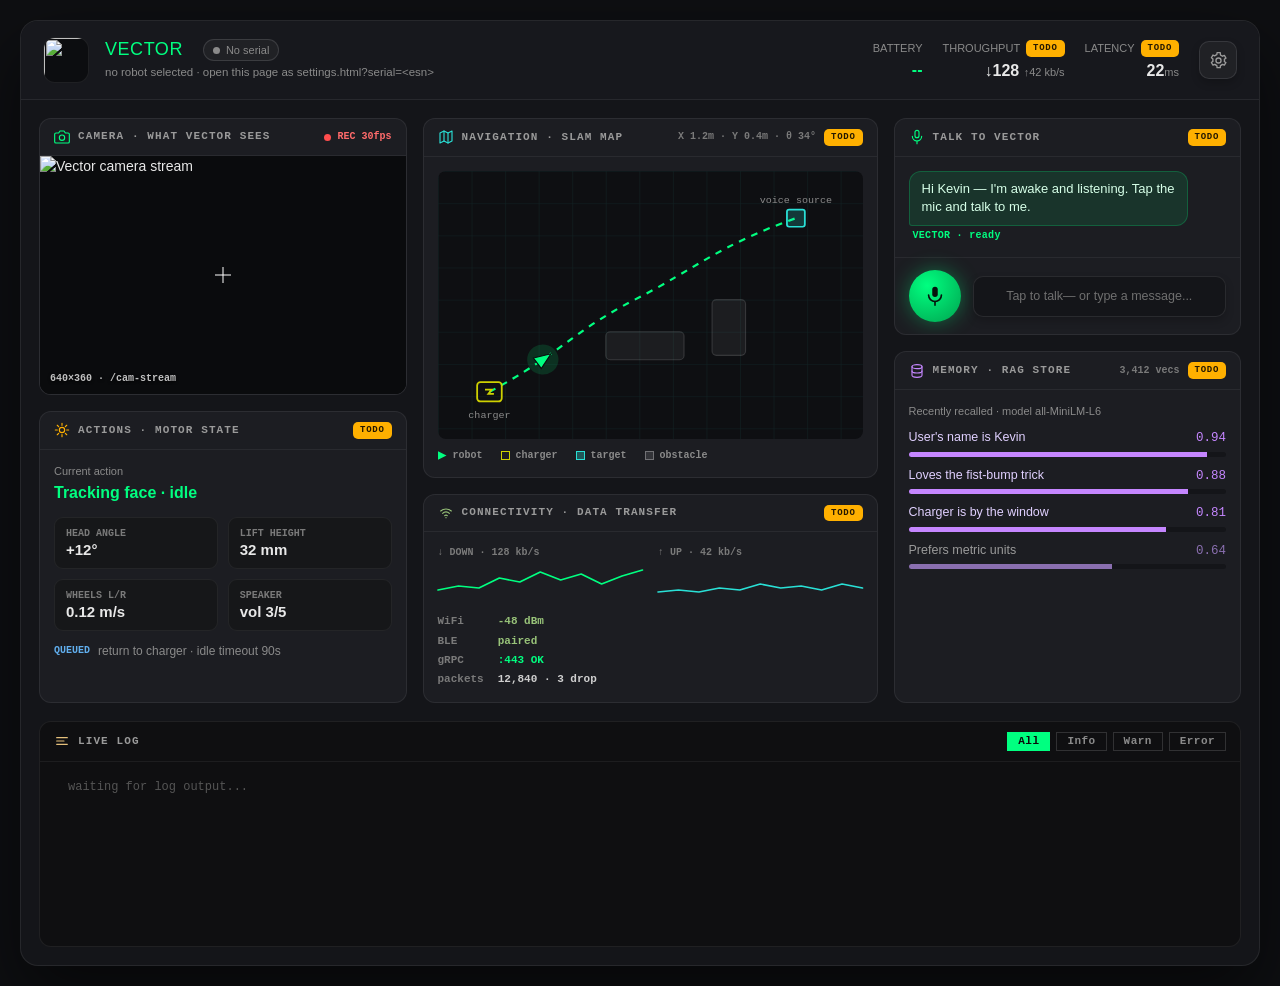
==== chipper/webroot/sdkapp/settings.html @ 99b0f934 "Rebuild the per-robot settings page as the Vector Brain dashboard sdkapp/settings.html was a grid of" ====
<!DOCTYPE html>
<html>

<head>
  <title>Vector Web App</title>
  <!-- Meta Apple tags for a PWA like experience. -->
  <meta name="apple-mobile-web-app-capable" content="yes">
  <meta name="apple-mobile-web-app-status-bar-style" content="default">
  <meta name="theme-color" content="#1e1e1e">
  <link rel="stylesheet" type="text/css" href="../css/style.css">
  <meta name="viewport" content="width=device-width, initial-scale=1.0">
  <script src="https://kit.fontawesome.com/7508f396ac.js" crossorigin="anonymous"></script>
  <meta http-equiv="Cache-Control" content="no-store, no-cache, must-revalidate, max-age=0">
  <meta http-equiv="Pragma" content="no-cache">
  <meta http-equiv="Expires" content="Thu, 01 Jan 1970 00:00:00 GMT">
</head>

<body>

  <div id="outer">
    <div id="content" class="">

      <div class="vb-wrap">
        <div class="vb-card" id="vbCard">

          <div class="vb-head">
            <div class="vb-ident">
              <img class="vb-avatar" id="vbAvatar" src="/assets/face.gif" alt="">
              <div class="vb-ident-text">
                <div class="vb-ident-line">
                  <span class="vb-name">VECTOR</span>
                  <span class="vb-serial" id="vbSerial"></span>
                  <span class="vb-pill" id="vbStatusPill"><span class="vb-dot"></span><span id="vbStatusText">...</span></span>
                </div>
                <div class="vb-sub" id="vbSubline"></div>
              </div>
            </div>
            <div class="vb-readouts">
              <div class="vb-readout">
                <div class="vb-rl">BATTERY</div>
                <div class="vb-rv vb-rv-accent"><span id="vbBattPct">--</span> <span class="vb-ru" id="vbBattVolts"></span></div>
              </div>
              <div class="vb-readout">
                <div class="vb-rl">THROUGHPUT <span class="vb-badge vb-badge-todo">TODO</span></div>
                <div class="vb-rv">&#8595;128 <span class="vb-ru">&#8593;42 kb/s</span></div>
              </div>
              <div class="vb-readout">
                <div class="vb-rl">LATENCY <span class="vb-badge vb-badge-todo">TODO</span></div>
                <div class="vb-rv">22<span class="vb-ru">ms</span></div>
              </div>
              <button class="vb-gear" id="vbGear" type="button" title="Settings" aria-label="Open settings"><svg width="18" height="18" viewBox="0 0 24 24" fill="none" stroke="currentColor" stroke-width="1.7" stroke-linecap="round" stroke-linejoin="round"><circle cx="12" cy="12" r="3.2"></circle><path d="M19.4 13.5a7.6 7.6 0 0 0 0-3l2-1.5-2-3.4-2.3 1a7.7 7.7 0 0 0-2.6-1.5L14.2 2h-4l-.3 2.6a7.7 7.7 0 0 0-2.6 1.5l-2.3-1-2 3.4 2 1.5a7.6 7.6 0 0 0 0 3l-2 1.5 2 3.4 2.3-1a7.7 7.7 0 0 0 2.6 1.5l.3 2.6h4l.3-2.6a7.7 7.7 0 0 0 2.6-1.5l2.3 1 2-3.4z"></path></svg></button>
            </div>
          </div>

          <div class="vb-body">

            <div class="vb-col vb-col-l">

              <section class="vb-panel vb-panel-cam">
                <div class="vb-phead">
                  <span class="vb-ptitle"><svg class="vb-picon" width="16" height="16" viewBox="0 0 24 24" fill="none" stroke="#00ff80" stroke-width="1.7" stroke-linecap="round" stroke-linejoin="round"><path d="M23 19a2 2 0 0 1-2 2H3a2 2 0 0 1-2-2V8a2 2 0 0 1 2-2h4l2-3h6l2 3h4a2 2 0 0 1 2 2z"></path><circle cx="12" cy="13" r="4"></circle></svg>CAMERA &middot; WHAT VECTOR SEES</span>
                  <span class="vb-pacc vb-rec"><span class="vb-recdot"></span>REC 30fps</span>
                </div>
                <div class="vb-pbody">
                  <div class="vb-cam-frame" id="vbCamFrame">
                    <img class="vb-cam" id="vbCam" alt="Vector camera stream">
                    <div class="vb-cam-cross"></div>
                    <div class="vb-cam-meta">640&#215;360 &middot; /cam-stream</div>
                  </div>
                </div>
              </section>

              <section class="vb-panel vb-panel-grow">
                <div class="vb-phead">
                  <span class="vb-ptitle"><svg class="vb-picon" width="16" height="16" viewBox="0 0 24 24" fill="none" stroke="#ffb000" stroke-width="1.7" stroke-linecap="round" stroke-linejoin="round"><circle cx="12" cy="12" r="4"></circle><path d="M12 2v3M12 19v3M2 12h3M19 12h3M4.9 4.9L7 7M17 17l2.1 2.1M19.1 4.9L17 7M7 17l-2.1 2.1"></path></svg>ACTIONS &middot; MOTOR STATE</span>
                  <span class="vb-pacc"><span class="vb-badge vb-badge-todo">TODO</span></span>
                </div>
                <div class="vb-pbody">
                  <div class="vb-act-label">Current action</div>
                  <div class="vb-act-value">Tracking face &middot; idle</div>
                  <div class="vb-stats">
                    <div class="vb-stat"><div class="vb-sl">HEAD ANGLE</div><div class="vb-sv">+12&deg;</div></div>
                    <div class="vb-stat"><div class="vb-sl">LIFT HEIGHT</div><div class="vb-sv">32 mm</div></div>
                    <div class="vb-stat"><div class="vb-sl">WHEELS L/R</div><div class="vb-sv">0.12 m/s</div></div>
                    <div class="vb-stat"><div class="vb-sl">SPEAKER</div><div class="vb-sv">vol 3/5</div></div>
                  </div>
                  <div class="vb-queued"><span class="vb-tag-queued">QUEUED</span> return to charger &middot; idle timeout 90s</div>
                </div>
              </section>

            </div>

            <div class="vb-col vb-col-m">

              <section class="vb-panel vb-panel-grow">
                <div class="vb-phead">
                  <span class="vb-ptitle"><svg class="vb-picon" width="16" height="16" viewBox="0 0 24 24" fill="none" stroke="#29e0d6" stroke-width="1.7" stroke-linecap="round" stroke-linejoin="round"><path d="M3 6l6-3 6 3 6-3v15l-6 3-6-3-6 3z"></path><path d="M9 3v15M15 6v15"></path></svg>NAVIGATION &middot; SLAM MAP</span>
                  <span class="vb-pacc">X 1.2m &middot; Y 0.4m &middot; &theta; 34&deg; <span class="vb-badge vb-badge-todo">TODO</span></span>
                </div>
                <div class="vb-pbody">
                  <svg class="vb-map" viewBox="0 0 380 250" preserveAspectRatio="none" role="img" aria-label="SLAM map (demo data)">
                    <defs>
                      <pattern id="vbMapGrid" width="30" height="30" patternUnits="userSpaceOnUse">
                        <path d="M30 0H0V30" fill="none" stroke="#29e0d6" stroke-opacity="0.09" stroke-width="1"></path>
                      </pattern>
                      <path id="vbMapPath" d="M46,206 C110,170 120,150 176,120 S250,70 320,44" fill="none"></path>
                    </defs>
                    <rect x="0" y="0" width="380" height="250" fill="url(#vbMapGrid)"></rect>
                    <rect x="150" y="150" width="70" height="26" rx="4" fill="#ffffff" fill-opacity="0.06" stroke="#ffffff" stroke-opacity="0.14"></rect>
                    <rect x="245" y="120" width="30" height="52" rx="4" fill="#ffffff" fill-opacity="0.06" stroke="#ffffff" stroke-opacity="0.14"></rect>
                    <use class="vb-map-path" href="#vbMapPath" stroke="#00ff80" stroke-width="2" stroke-dasharray="6 6"></use>
                    <g transform="translate(46,206)"><rect x="-11" y="-9" width="22" height="18" rx="3" fill="none" stroke="#ced100" stroke-width="1.6"></rect><path d="M-4,-2 L2,-2 L-1,2 L4,2" fill="none" stroke="#ced100" stroke-width="1.6"></path></g>
                    <text x="46" y="230" text-anchor="middle" font-family="monospace" font-size="9" fill="#8a8a8a">charger</text>
                    <g transform="translate(320,44)"><rect x="-8" y="-8" width="16" height="16" rx="2" fill="#29e0d6" fill-opacity="0.2" stroke="#29e0d6" stroke-width="1.6"></rect></g>
                    <text x="320" y="30" text-anchor="middle" font-family="monospace" font-size="9" fill="#8a8a8a">voice source</text>
                    <g class="vb-map-bot"><circle r="14" fill="#00ff80" fill-opacity="0.14"></circle><polygon points="9,0 -6,-6 -6,6" fill="#00ff80" stroke="#0a0b0d" stroke-width="1"></polygon><animateMotion dur="7s" repeatCount="indefinite" rotate="auto"><mpath href="#vbMapPath"></mpath></animateMotion></g>
                  </svg>
                  <div class="vb-map-legend">
                    <span class="vb-lg"><span class="vb-sw vb-sw-robot"></span>robot</span>
                    <span class="vb-lg"><span class="vb-sw vb-sw-charger"></span>charger</span>
                    <span class="vb-lg"><span class="vb-sw vb-sw-target"></span>target</span>
                    <span class="vb-lg"><span class="vb-sw vb-sw-obstacle"></span>obstacle</span>
                  </div>
                </div>
              </section>

              <section class="vb-panel">
                <div class="vb-phead">
                  <span class="vb-ptitle"><svg class="vb-picon" width="16" height="16" viewBox="0 0 24 24" fill="none" stroke="#98c379" stroke-width="1.7" stroke-linecap="round" stroke-linejoin="round"><path d="M4 9a12 12 0 0 1 16 0"></path><path d="M7 12.5a7 7 0 0 1 10 0"></path><path d="M10 16a3 3 0 0 1 4 0"></path><circle cx="12" cy="19" r="1" fill="#98c379" stroke="none"></circle></svg>CONNECTIVITY &middot; DATA TRANSFER</span>
                  <span class="vb-pacc"><span class="vb-badge vb-badge-todo">TODO</span></span>
                </div>
                <div class="vb-pbody">
                  <div class="vb-conn">
                    <div class="vb-spark">
                      <div class="vb-spark-label">&#8595; DOWN &middot; 128 kb/s</div>
                      <svg class="vb-spark-svg" viewBox="0 0 200 34" preserveAspectRatio="none" aria-hidden="true"><polyline fill="none" stroke="#00ff80" stroke-width="1.6" stroke-linejoin="round" stroke-linecap="round" points="0,26 20,22 40,24 60,14 80,18 100,8 120,16 140,10 160,20 180,12 200,6"></polyline></svg>
                    </div>
                    <div class="vb-spark">
                      <div class="vb-spark-label">&#8593; UP &middot; 42 kb/s</div>
                      <svg class="vb-spark-svg" viewBox="0 0 200 34" preserveAspectRatio="none" aria-hidden="true"><polyline fill="none" stroke="#29e0d6" stroke-width="1.6" stroke-linejoin="round" stroke-linecap="round" points="0,28 20,26 40,28 60,24 80,26 100,20 120,24 140,22 160,26 180,20 200,24"></polyline></svg>
                    </div>
                    <div class="vb-conn-kv">
                      <span class="vb-kvk">WiFi</span><span class="vb-kvv vb-kvv-ok">-48 dBm</span>
                      <span class="vb-kvk">BLE</span><span class="vb-kvv vb-kvv-ok">paired</span>
                      <span class="vb-kvk">gRPC</span><span class="vb-kvv vb-kvv-accent">:443 OK</span>
                      <span class="vb-kvk">packets</span><span class="vb-kvv">12,840 &middot; 3 drop</span>
                    </div>
                  </div>
                </div>
              </section>

            </div>

            <div class="vb-col vb-col-r">

              <section class="vb-panel vb-panel-talk">
                <div class="vb-phead">
                  <span class="vb-ptitle"><svg class="vb-picon" width="16" height="16" viewBox="0 0 24 24" fill="none" stroke="#00ff80" stroke-width="1.7" stroke-linecap="round" stroke-linejoin="round"><rect x="9" y="2" width="6" height="11" rx="3"></rect><path d="M5 11a7 7 0 0 0 14 0"></path><line x1="12" y1="18" x2="12" y2="22"></line></svg>TALK TO VECTOR</span>
                  <span class="vb-pacc"><span class="vb-badge vb-badge-todo">TODO</span></span>
                </div>
                <div class="vb-pbody">
                  <div class="vb-chat">
                    <div class="vb-bubble">Hi Kevin &#8212; I'm awake and listening. Tap the mic and talk to me.</div>
                    <div class="vb-bubble-meta">VECTOR &middot; ready</div>
                  </div>
                </div>
                <div class="vb-talk-bar">
                  <div class="vb-talk-input">
                    <button class="vb-mic" type="button" title="Not wired up yet" aria-label="Talk to Vector (not wired up yet)"><svg width="22" height="22" viewBox="0 0 24 24" fill="none" stroke="#06130c" stroke-width="2" stroke-linecap="round" stroke-linejoin="round"><rect x="9" y="2" width="6" height="11" rx="3" fill="#06130c" stroke="none"></rect><path d="M5 11a7 7 0 0 0 14 0"></path><line x1="12" y1="18" x2="12" y2="22"></line></svg></button>
                    <input class="vb-talk-field" type="text" placeholder="Tap to talk&#8212; or type a message..." title="Not wired up yet" readonly>
                  </div>
                </div>
              </section>

              <section class="vb-panel vb-panel-grow">
                <div class="vb-phead">
                  <span class="vb-ptitle"><svg class="vb-picon" width="16" height="16" viewBox="0 0 24 24" fill="none" stroke="#c586ff" stroke-width="1.7" stroke-linecap="round" stroke-linejoin="round"><ellipse cx="12" cy="5.5" rx="7.5" ry="3"></ellipse><path d="M4.5 5.5v13c0 1.66 3.36 3 7.5 3s7.5-1.34 7.5-3v-13"></path><path d="M4.5 12c0 1.66 3.36 3 7.5 3s7.5-1.34 7.5-3"></path></svg>MEMORY &middot; RAG STORE</span>
                  <span class="vb-pacc">3,412 vecs <span class="vb-badge vb-badge-todo">TODO</span></span>
                </div>
                <div class="vb-pbody">
                  <div class="vb-mem-sub">Recently recalled &middot; model all-MiniLM-L6</div>
                  <div class="vb-mem-row">
                    <div class="vb-mem-line"><span class="vb-mem-txt">User's name is Kevin</span><span class="vb-mem-score">0.94</span></div>
                    <div class="vb-mem-bar"><i class="vb-mem-fill" style="width:94%"></i></div>
                  </div>
                  <div class="vb-mem-row">
                    <div class="vb-mem-line"><span class="vb-mem-txt">Loves the fist-bump trick</span><span class="vb-mem-score">0.88</span></div>
                    <div class="vb-mem-bar"><i class="vb-mem-fill" style="width:88%"></i></div>
                  </div>
                  <div class="vb-mem-row">
                    <div class="vb-mem-line"><span class="vb-mem-txt">Charger is by the window</span><span class="vb-mem-score">0.81</span></div>
                    <div class="vb-mem-bar"><i class="vb-mem-fill" style="width:81%"></i></div>
                  </div>
                  <div class="vb-mem-row vb-mem-row-dim">
                    <div class="vb-mem-line"><span class="vb-mem-txt">Prefers metric units</span><span class="vb-mem-score">0.64</span></div>
                    <div class="vb-mem-bar"><i class="vb-mem-fill" style="width:64%"></i></div>
                  </div>
                </div>
              </section>

            </div>

          </div>

          <div class="vb-foot">
            <section class="vb-panel vb-panel-log">
              <div class="vb-phead">
                <span class="vb-ptitle"><svg class="vb-picon" width="16" height="16" viewBox="0 0 24 24" fill="none" stroke="#e5c07b" stroke-width="1.7" stroke-linecap="round"><path d="M4 7h16M4 12h11M4 17h16"></path></svg>LIVE LOG</span>
                <div class="vb-pacc vb-chips" id="vbLogChips">
                  <span class="vb-chip vb-chip-on" data-level="">All</span>
                  <span class="vb-chip" data-level="info">Info</span>
                  <span class="vb-chip" data-level="warn">Warn</span>
                  <span class="vb-chip" data-level="error">Error</span>
                </div>
              </div>
              <div class="vb-pbody">
                <div class="vb-log-body" id="vbLogBody"></div>
              </div>
            </section>
          </div>

        </div>
      </div>

      <div class="vb-scrim" id="vbScrim"></div>
      <aside class="vb-drawer" id="vbDrawer">
        <div class="vb-drawer-head">
          <span class="vb-drawer-title">VECTOR CONFIGURATION</span>
          <button class="vb-drawer-close" id="vbDrawerClose" type="button" title="Close" aria-label="Close settings"><svg width="14" height="14" viewBox="0 0 24 24" fill="none" stroke="currentColor" stroke-width="2" stroke-linecap="round"><path d="M6 6l12 12M18 6L6 18"></path></svg></button>
        </div>

      <div class="main-nav-parent">
        <div class="main-nav-child"><a href="/sdkapp"><i class="fa-solid fa-reply"></i><br />Back</a></div>
        <div class="main-nav-child"><a href="#" onclick="goToControlPage()"><i
              class="fa-solid fa-gamepad"></i><br />Control<br /></a></div>
        <div class="main-nav-child"><a href="#" onclick="showSection('section-volume'); return false;"><i
              class="fa-solid fa-volume-high" id="icon-volume" name="icon"></i><br />Volume</a></div>
        <div class="main-nav-child"><a href="#" onclick="showSection('section-eyes'); return false;"><i
              class="fa-solid fa-eye" id="icon-eyes" name="icon"></i><br />Eye Color</a></div>
        <div class="main-nav-child"><a href="#" onclick="showSection('section-face'); return false;"><i
              class="fa-solid fa-user" id="icon-face" name="icon"></i><br />Faces</a></div>
        <div class="main-nav-child"><a href="#" onclick="showSection('section-actions'); return false;"><i
              class="fa-solid fa-person-running" id="icon-actions" name="icon"></i><br />Actions</a></div>
        <div class="main-nav-child"><a href="#" onclick="showSection('section-stim'); return false;"><i
              class="fa-solid fa-face-laugh-beam" id="icon-stim" name="icon"></i><br />Stim</a></div>
        <div class="main-nav-child"><a href="#" onclick="showSection('section-stats'); return false;"><i
              class="fa-solid fa-chart-simple" id="icon-stats" name="icon"></i><br />Statistics</a></div>
        <div class="main-nav-child"><a href="#" onclick="showSection('section-photos'); getPhotos(); return false;"><i
              class="fa-solid fa-images" id="icon-photos" name="icon"></i><br />Photos</a></div>
        <div class="main-nav-child"><a href="#" onclick="showSection('section-locale'); return false;"><i
              class="fa-solid fa-earth-americas" id="icon-locale" name="icon"></i><br />Locale</a></div>
        <div class="main-nav-child"><a href="#" onclick="showSection('section-time'); return false;"><i
              class="fa-solid fa-clock" id="icon-time" name="icon"></i><br />Time</a></div>
        <div class="main-nav-child"><a href="#" onclick="showSection('section-temp'); return false;"><i
              class="fa-solid fa-temperature-half" id="icon-temp" name="icon"></i><br />Units</a></div>
        <div class="main-nav-child"><a href="#" onclick="showSection('section-button'); return false;"><i
              class="fa-solid fa-circle-dot" id="icon-button" name="icon"></i><br />Button</a></div>
        <div class="main-nav-child"><a href="#" onclick="showSection('section-alexa'); return false;"><i
              class="fa-solid fa-house-signal" id="icon-alexa" name="icon"></i><br />Alexa</a></div>
        <div class="main-nav-child"><a href="#" onclick="showSection('section-location'); return false;"><i
              class="fa-solid fa-location-crosshairs" id="icon-location" name="icon"></i><br />Location</a></div>
        <div class="main-nav-child"><a href="#" onclick="showSection('section-timezone'); return false;"><i
              class="fa-solid fa-hourglass" id="icon-timezone" name="icon"></i><br />Time Zone</a></div>
      </div>
      <hr>

      <div id="section-volume" class="toggleable-section" style="display:none;">
        <h2 class="center">Volume</h2>
        <hr class="small-hr">
        <div id="currentVolume" class="center"></div>
        <div style="text-align: left;" class="center">
          <label>
            <input type="radio" name="vol" id="Mute" value="Mute" onclick="sendForm('/api-sdk/volume?volume=0')">Mute
          </label>
          <label>
            <input type="radio" name="vol" id="Low" value="Low" onclick="sendForm('/api-sdk/volume?volume=1')">Low
          </label>
          <label>
            <input type="radio" name="vol" id="Medium Low" value="Medium Low"
              onclick="sendForm('/api-sdk/volume?volume=2')">Medium Low
          </label>
          <label>
            <input type="radio" name="vol" id="Medium" value="Medium"
              onclick="sendForm('/api-sdk/volume?volume=3')">Medium
          </label>
          <label>
            <input type="radio" name="vol" id="Medium High" value="Medium High"
              onclick="sendForm('/api-sdk/volume?volume=4')">Medium High
          </label>
          <label>
            <input type="radio" name="vol" id="High" value="High" onclick="sendForm('/api-sdk/volume?volume=5')">High
          </label>
        </div>
        <br>
        <hr>
      </div>

      <div id="section-eyes" class="toggleable-section" style="display:none;">
        <h2 style="margin-bottom: 0px;">Eye Color</h2>
        <hr class="small-hr">
        <h4 style="margin-bottom: 0px; margin-top:0px;">Preset Eye Colors:</h4>
        <div style="text-align: left;" class="center">
          <label>
            <input type="radio" name="eye" id="Teal" value="Teal"
              onclick="sendForm('/api-sdk/eye_color?color=0')">Teal<br>
          </label>
          <label>
            <input type="radio" name="eye" id="Orange" value="Orange"
              onclick="sendForm('/api-sdk/eye_color?color=1')">Orange<br>
          </label>
          <label>
            <input type="radio" name="eye" id="Yellow" value="Yellow"
              onclick="sendForm('/api-sdk/eye_color?color=2')">Yellow<br>
          </label>
          <label>
            <input type="radio" name="eye" id="Lime Green" value="Lime Green"
              onclick="sendForm('/api-sdk/eye_color?color=3')">Lime Green<br>
          </label>
          <label>
            <input type="radio" name="eye" id="Azure Blue" value="Azure Blue"
              onclick="sendForm('/api-sdk/eye_color?color=4')">Azure Blue<br>
          </label>
          <label>
            <input type="radio" name="eye" id="Purple" value="Purple"
              onclick="sendForm('/api-sdk/eye_color?color=5')">Purple<br>
          </label>
          <label>
            <input type="radio" name="eye" id="Other Green" value="Other Green"
              onclick="sendForm('/api-sdk/eye_color?color=6')">Other Green<br>
          </label>
        </div>
        <br />
        <hr class="small-hr">
        <h4 style="margin-top: 0px;" class="center">Custom Eye Color:</h4>
        <div class="center" id="picker"></div><br />
        <div class="center">
          <button class="settings" onclick="sendCustomColor()">Submit</button>
        </div>
        <hr>
      </div>

      <div id="section-face" class="toggleable-section" style="display:none;">
        <h2 class="center">Face Manager</h2>
        <hr class="small-hr">
        <h3 class="center">Modify existing faces:</h3>
        <p class="center">Choose the face you would like to modify.</p>
        <div class="center">
          <select id="faceList" name="faceList"></select>
        </div>
        <div class="center">
          <button class="center" onclick="refreshFaceList()">Refresh list</button>
        </div>
        <div class="center">
          <div id="faceButtons">
            <button onclick="deleteFace()">Delete</button>
            <button onclick="renameFace()">Rename</button>
          </div>
        </div>
        <hr class="small-hr">
        <h3 class="center">Add a new face:</h3>
        <p class="center">Enter a name you'd like to add:</p>
        <div class="center">
          <input class="tinput" id="faceInput" name="faceInput" type="text" placeholder="Put name here">
        </div>
        <div class="center">
          <button onclick="addFace()">Add Face</button>
        </div>
        <hr>
      </div>

      <div id="section-actions" class="toggleable-section" style="display:none;">
        <h2 class="center">Quick Actions</h2>
        <hr class="small-hr">
        <div class="center">
          <button onclick="sendForm('/api-sdk/cloud_intent?intent=explore_start')">Explore
            Start</button>
          <button onclick="sendForm('/api-sdk/cloud_intent?intent=intent_imperative_dance')">Listen for
            Beat</button>
          <button onclick="sendForm('/api-sdk/cloud_intent?intent=intent_system_sleep')">Go to
            Sleep</button>
          <button onclick="sendForm('/api-sdk/cloud_intent?intent=intent_imperative_fetchcube')">Fetch
            Cube</button>
          <button onclick="sendForm('/api-sdk/cloud_intent?intent=intent_system_charger')">Go
            Home</button>
        </div>
        <hr class="small-hr">
        <h3 class="center">Trigger Hey Vector</h3>
        <p class="center">Trigger the "Hey Vector" wakeword remotely</p>
        <p class="center">(Only Dev firmware and 2.0.1.6085ep or later)</p>
        <div id="heyVectorStatus" class="center"></div>
        <div class="center">
          <button onclick="triggerHeyVector()">Trigger "Hey Vector"</button>
        </div>
        <hr>
      </div>

      <div id="section-stim" class="toggleable-section" style="display:none;">
        <h2 class="center">Stimulation</h2>
        <hr class="small-hr">
        <div class="center">
          <canvas id="stimChart"></canvas>
        </div>
        <hr>
      </div>

      <div id="section-stats" class="toggleable-section" style="display:none;">
        <h2 class="center">Statistics</h2>
        <hr class="small-hr">
        <button onclick="updateStats()">Refresh</button><br>
        <div id="statsSection"></div>
        <hr>
      </div>

      <div id="section-photos" class="toggleable-section" style="display:none;">
        <h2 class="center">Photos</h2>
        <hr class="small-hr">
        <div class="center">
          <button onclick="getPhotos()">Refresh List</button>
        </div>
        <div class="center">
          <div id="photoSection"></div>
        </div>
        <hr>
      </div>

      <div id="section-locale" class="toggleable-section" style="display:none;">
        <h2 class="center">Locale</h2>
        <hr class="small-hr">
        <div id="currentLocale" class="center"></div>
        <div style="text-align: left;" class="center">
          <label>
            <input type="radio" name="locale" id="en-US" value="English (US)"
              onclick="sendForm('/api-sdk/locale?locale=en-US')">English (US)<br>
          </label>
          <label>
            <input type="radio" name="locale" id="en-GB" value="English (GB)"
              onclick="sendForm('/api-sdk/locale?locale=en-GB')">English (GB)<br>
          </label>
          <label>
            <input type="radio" name="locale" id="en-AU" value="English (AU)"
              onclick="sendForm('/api-sdk/locale?locale=en-AU')">English (AU)<br>
          </label>
          <label>
            <input type="radio" name="locale" id="de-DE" value="German"
              onclick="sendForm('/api-sdk/locale?locale=de-DE')">German<br>
          </label>
          <label>
            <input type="radio" name="locale" id="fr-FR" value="French"
              onclick="sendForm('/api-sdk/locale?locale=fr-FR')">French<br>
          </label>
          <label>
            <input type="radio" name="locale" id="ja-FP" value="Japanese"
              onclick="sendForm('/api-sdk/locale?locale=ja-JP')">Japanese<br>
          </label>
        </div>
        <br>
        <hr>
      </div>

      <div id="section-time" class="toggleable-section" style="display:none;">
        <h2 class="center">Time Format</h2>
        <hr class="small-hr">
        <div id="currentTimeSet" class="center"></div>
        <div style="text-align: left;" class="center">
          <label>
            <input type="radio" name="time" id="12 Hour" value="12 Hour"
              onclick="sendForm('/api-sdk/time_format_12')">12 Hour<br>
          </label>
          <label>
            <input type="radio" name="time" id="24 Hour" value="24 Hour"
              onclick="sendForm('/api-sdk/time_format_24')">24 Hour<br>
          </label>
        </div>
        <br>
        <hr>
      </div>

      <div id="section-temp" class="toggleable-section" style="display:none;">
        <h2 class="center">Temp Format</h2>
        <hr class="small-hr">
        <div id="currentTempFormat" class="center"></div>
        <div style="text-align: left;" class="center">
          <label>
            <input type="radio" name="temp" id="Celsius" value="Celsius"
              onclick="sendForm('/api-sdk/temp_c')">Celsius<br>
          </label>
          <label>
            <input type="radio" name="temp" id="Fahrenheit" value="Fahrenheit"
              onclick="sendForm('/api-sdk/temp_f')">Fahrenheit<br>
          </label>
        </div>
        <br>
        <hr>
      </div>

      <div id="section-button" class="toggleable-section" style="display:none;">
        <h2 class="center">Button Action</h2>
        <hr class="small-hr">
        <div id="currentButton" class="center"></div>
        <div style="text-align: left;" class="center">
          <label>
            <input type="radio" name="but" id="Hey Vector" value="Hey Vector"
              onclick="sendForm('/api-sdk/button_hey_vector')">Hey Vector<br>
          </label>
          <label>
            <input type="radio" name="but" id="Alexa" value="Alexa"
              onclick="sendForm('/api-sdk/button_alexa')">Alexa<br>
          </label>
        </div>
        <br>
        <hr>
      </div>

      <div id="section-alexa" class="toggleable-section" style="display:none;">
        <h2 class="center">Alexa</h2>
        <hr class="small-hr">
        <div id="alexaStatus" class="center"></div>
        <a class="center" target="_blank" rel="noopener noreferrer"
          href="https://amazon.com/code">https://amazon.com/code</a>
        <hr class="small-hr">
        <div class="center">
          <button onclick="sendForm('/api-sdk/alexa_sign_in')">Signin Alexa</button>
          <button onclick="sendForm('/api-sdk/alexa_sign_out')">Signout Alexa</button>
        </div>
        <hr>
      </div>

      <div id="section-location" class="toggleable-section" style="display:none;">
        <h2 class="center">Set Location</h2>
        <hr class="small-hr">
        <div id="currentLocation"></div>
        <small class="desc">Example: San Francisco, California</small>
        <div class="center">
          <input class="tinput" id="locationInput" name="locationInput" type="text" placeholder="Put location here">
        </div>
        <hr class="small-hr">
        <button onclick="sendLocation()">Submit Location</button>
        <hr>
      </div>

      <div id="section-timezone" class="toggleable-section" style="display:none;">
        <h2 style="margin-bottom:0px;">Set Time Zone</h2>
        <hr class="small-hr">
        <div id="currentTimeZone" class="center"></div>
        <div class="center">
          <!--<input class="tinput" id="tzInput" name="tzInput" type="text" placeholder="Put time zone here">-->
          <select id="tzInput" value="" class="vec-field">
            <option value="Pacific/Honolulu">Pacific/Honolulu</option>
            <option value="America/Juneau">America/Juneau</option>
            <option value="America/Los_Angeles">America/Los_Angeles</option>
            <option value="America/Phoenix">America/Phoenix</option>
            <option value="America/Denver">America/Denver</option>
            <option value="America/Lima">America/Lima</option>
            <option value="America/Chicago">America/Chicago</option>
            <option value="America/Bogota">America/Bogota</option>
            <option value="America/New_York">America/New_York</option>
            <option value="America/Argentina/Buenos_Aires">America/Argentina/Buenos_Aires</option>
            <option value="America/Santiago">America/Santiago</option>
            <option value="America/Sao_Paulo">America/Sao_Paulo</option>
            <option value="America/Halifax">America/Halifax</option>
            <option value="America/St_Johns">America/St_Johns</option>
            <option value="GMT">GMT</option>
            <option value="Europe/Lisbon">Europe/Lisbon</option>
            <option value="Europe/London">Europe/London</option>
            <option value="Europe/Paris">Europe/Paris</option>
            <option value="Europe/Athens">Europe/Athens</option>
            <option value="Europe/Istanbul">Europe/Istanbul</option>
            <option value="Europe/Moscow">Europe/Moscow</option>
            <option value="Africa/Lagos">Africa/Lagos</option>
            <option value="Africa/Harare">Africa/Harare</option>
            <option value="Africa/Addis_Ababa">Africa/Addis_Ababa</option>
            <option value="Asia/Dubai">Asia/Dubai</option>
            <option value="Asia/Tehran">Asia/Tehran</option>
            <option value="Asia/Karachi">Asia/Karachi</option>
            <option value="Asia/Kolkata">Asia/Kolkata</option>
            <option value="Asia/Dhaka">Asia/Dhaka</option>
            <option value="Asia/Bangkok">Asia/Bangkok</option>
            <option value="Asia/Jakarta">Asia/Jakarta</option>
            <option value="Asia/Hong_Kong">Asia/Hong_Kong</option>
            <option value="Asia/Singapore">Asia/Singapore</option>
            <option value="Asia/Manila">Asia/Manila</option>
            <option value="Asia/Seoul">Asia/Seoul</option>
            <option value="Asia/Tokyo">Asia/Tokyo</option>
            <option value="Australia/Perth">Australia/Perth</option>
            <option value="Australia/Darwin">Australia/Darwin</option>
            <option value="Australia/Adelaide">Australia/Adelaide</option>
            <option value="Australia/Brisbane">Australia/Brisbane</option>
            <option value="Australia/Sydney">Australia/Sydney</option>
            <option value="Australia/Auckland">Australia/Auckland</option>
          </select>
        </div>
        <br />
        <hr class="small-hr">
        <button onclick="sendTimeZone()">Submit Time Zone</button>
        <hr>
      </div>
      </aside>

      <div id="botStats" class="vb-hidden"></div>

    </div>
  </div>

  <script src="https://cdn.jsdelivr.net/npm/chart.js"></script>
  <script src="./js/settings.js"></script>
  <script src="./js/httprequest.js"></script>
  <script src="./js/iro.min.js"></script>
  <script src="./js/common.js"></script>
  <script src="../js/battery.js"></script>
  <script src="./js/main.js"></script>
  <script src="./js/faces.js"></script>
  <script src="../js/ui.js"></script>
  <script src="./js/heyvector.js"></script>
  <script src="./js/vectorbrain.js"></script>
  <iframe name="hiddenFrame" width="0" height="0" border="0" style="display: none;"></iframe>

</body>

</html>
---- chipper/webroot/css/style.css ----
@import url("wing.css");

@font-face{
  font-family: 'DroidSans';
  src: url('DroidSans.woff') format('woff');
  /*font license Apache V2.00: https://www.fontsquirrel.com/license/droid-sans*/
}

@font-face{
  font-family: 'IBMVGA';
  src: url('PxPlus_IBM_VGA_8x16.ttf') format('truetype');
  /* VileR's old school font pack - int10h.org */
}

@font-face{
  font-family: 'H1Weird';
  src: url('h1Font.ttf') format('truetype');
}

/* {
  "TIP_OVER_TEAL" :
  #00d16d
    { "Hue" : 0.42, "Saturation" : 1.00 },
  "OVERFIT_ORANGE" :
    { "Hue" : 0.05, "Saturation" : 0.95 },
  "UNCANNY_YELLOW" :
    { "Hue" : 0.11, "Saturation" : 1.00 },
  "NON_LINEAR_LIME" :
    { "Hue" : 0.21, "Saturation" : 1.00 },
  "SINGULARITY_SAPPHIRE" :
    { "Hue" : 0.57, "Saturation" : 1.00 },
  "FALSE_POSITIVE_PURPLE" :
  #e237e6
    { "Hue" : 0.83, "Saturation" : 0.76 },
  "CONFUSION_MATRIX_GREEN" :
    { "Hue" : 0.30, "Saturation" : 1.00 }
} */

:root {
  --bg-color: #1e1e1e;
  --body-font-family: 'DroidSans', sans-serif;
  --bg-color-alt: rgba(196,196,196,1);        /* light gray #C4C4C4*/
  --button-color: rgba(75,75,75,1);        /* dark gray #4B4B4B */
  --button-color-alt: rgba(164,164,164,1);    /* light gray #A4A4A4 */
  --fg-color: #00ff80;            /* light green 33ED6D */
  --medium-battery: #ced100;        /* bright yellow */
  --low-battery: #ff0000;        /* bright red */
  --fg-color-alt: rgba(51,237,109,.05);        /* light green 33ED6D */
  --text-color: rgba(255,255,255,1);        /* white #FFFFFF */
  --text-color-alt: rgba(34,34,34,1);        /* black #000000 */
}

/* Modified icon styles */
.selectedicon {
  color: var(--fg-color);
}

.notselectedicon {
  color: var(--fg-color);
  filter: drop-shadow(0 0 8px var(--fg-color));
}

.notselectedicon:hover {
  color: var(--text-color); /* White for hover */
}

.main-nav-child:hover .selectedicon {
  color: var(--fg-color);
}

.selectedicon, .notselectedicon {
  transition: all 0s ease-in-out;
}

.dropdown {
  position: relative;
  display: inline-block;
}

button:disabled, button[type="submit"]:disabled {
  background: var(--bg-color);
  color : var(--bg-color-alt);
}
button, button[type="submit"] {
  font-family: var(--body-font-family);
  font-size: 0.8em;
  box-shadow: 0 4px 8px rgba(0, 0, 0, 0.2);
  width: 170px;
  border: 2px solid var(--fg-color);
  background-color: var (--button-color);
  color: var(--text-color);
  transition: border-color 0.3s, background-color 0.3s;
}

button:hover, button[type="submit"]:disabled {
  border-color: var(--fg-color-alt);
  background-color: var(--fg-color);
  color: var(--text-color-alt);
}

.dropdown-content {
  display: none;
  position: absolute;
  background-color: var(--bg-color);
  min-width: 160px;
  box-shadow: 0px 8px 16px 0px var(--fg-color-alt);
  padding: 12px 16px;
  z-index: 1;
}

.dropdown:hover .dropdown-content {
  display: block;
}

input[type="text"], input[type="file"], select {
  background-color: #2d2d2d;
  color: #ffffff;
  font-family: var(--body-font-family);
  font-size: 1.0em;
  box-shadow: 0 4px 8px rgba(0, 0, 0, 0.2);
  text-align: center;
  border: 2px solid var(--fg-color);
  box-sizing: border-box;
  transition: border-color 0.3s;
}

input[type="text"]:hover, input[type="file"]:hover, select:hover,
input[type="text"]:focus, input[type="file"]:focus, select:focus {
  border-color: white;
  border: 2px solid;
  box-sizing: border-box;
  transition: border-color 0.3s;
}

input[type='text']:disabled {
  cursor: not-allowed;
}

.small-hr {
  border: 1px solid #3e3e3e;
  width: 30%;
}

.log-hr {
  margin-bottom: 50px;
}

input[type="file"] {
  width: auto;
}

/* input[type="text"] {
  width: ;
} */

select {
  width: auto;
}

body {
  background-color: var(--bg-color);
  font-family: var(--body-font-family);
  font-size: 1.8em;
  display: flex;
  justify-content: center;
  align-items: center;
  min-height: 100vh;
  margin: 0;
  flex-wrap: wrap;
  text-align: center;
  padding-top: env(safe-area-inset-top);
}


h1, h2, h3, h4, small, p, li, label {
  font-family: var(--body-font-family);
  color: var(--text-color);
}

h2, h3 {
  margin-top: 0px;
  margin-bottom: 0px;
}

.desc {
  color: var(--bg-color-alt);
}

h1 {
  color: var(--fg-color);
  font-family: "H1Weird", sans-serif;
  font-size: 3em;
  font-weight: bold;
  letter-spacing: 0em;
  text-align: center;
}

textarea {
  background-color: #2d2d2d;
  color: #ffffff;
  font-family: var(--body-font-family);
  font-size: 0.9em;
  height: 280px;
  border: 2px solid var(--fg-color);
  box-sizing: border-box;
  transition: border-color 0.3s;
}

textarea:hover, textarea:focus {
  border-color: white;
  border: 2px solid;
  box-sizing: border-box;
  transition: border-color 0.3s;
}

/* p {
  font-size: 1.2em;
} */

.content {
  display: none;
}

.wrap {
  overflow: hidden !important;
  white-space: nowrap !important;
}

hr {
  border: 2px solid #3e3e3e;
  /* background-image: linear-gradient(to right, var(--fg-color-alt), var(--fg-color), var(--fg-color-alt)); */
}

a {
  color:var(--fg-color);
}
a:hover {
  text-decoration: none;
  color: var(--fg-color);
}
/*
ul {
  list-style-type:none;
} */

ul, li {
  /* list-style-type: none; */
  list-style-position:inside;
  margin:0;
  padding:0;
}

.tinput {
  width: 315px !important;
  background-color: var(--button-color) !important;
  color: var(--text-color) !important;
  border: 2px solid var(--fg-color); /* accent color */
}

.tinputauth {
  width: 499px !important;
  background-color: var(--button-color) !important;
  color: var(--text-color) !important;
  border: 2px solid var(--fg-color); /* accent color */
}

canvas{
  width:750px !important;
  height:400px !important;
}

/* RADIO BUTTON ######################### */
input[type='radio'] {
  appearance: none;
  top: 13.333333px;
  right: 50%;
  bottom: 0px;
  left: 0;
  margin-top: 0px;
  height: 40px;
  width: 40px;
  transition: all .2s ease;
  background: var(--button-color);
  border: none;
  cursor: pointer;
  outline: none;
  position: relative;
  z-index: 1000;
  border-radius: 50%;
  border: 1px solid var(--button-color-alt);
}

input[type='radio']:checked:after {
  width: 40px;
  height: 40px;
  border-radius: 50%;
  background-color: var(--fg-color);
  content: '';
  display: inline-block;
}

input[type='radio']:disabled {
  cursor: not-allowed;
}

input[type='radio']:disabled:after {
  background-color: var(--button-color-alt);
  cursor: not-allowed;
}

/* ###################################### */
#username, #password {
  width: 499px !important;
  background-color: var(--bg-color-alt) !important;
  color: var(--text-color) !important;
  border: 2px solid var(--fg-color); /* accent color */
}

#botAuth {
  color: var(--text-color);
}

#content {
  width: 950px !important;
  /* word-break:break-all !important; */
  /* word-wrap: break-all !important; */
  white-space:normal !important;
}
#outer {
  width: 100%;
  display: flex;
  justify-content: center;
  height: 100vh; /* Keeps things at the top*/
  align-items: start;
}

#botStats {
  width: 100%;
  height: 50px;
  display: flex;
  justify-content: center;
  align-items: center;
  gap: 30px;
}

/* a simple gif loading from /assets/cloudface.gif and is 60x60px */
.botLoader {
  background-image: url('/assets/cloudface.gif');
  background-size: 60px 60px;
  background-position: center;
  background-clip: border-box;
  background-repeat: no-repeat;
  width: 60px;
  height: 60px;
  margin: 0 auto;
}

.batteryContainer {
  display: flex;
  justify-content: center;
  align-items: center;
  margin: 0 auto;
  height: 60px;
  padding-bottom: 15px;
  gap: 15px;
  cursor: pointer;
}

.batteryContainer:hover .tooltip {
  display: block;
}

.tooltip {
  position: absolute;
  display: none;
  background-color: var(--bg-color);
  color: var(--text-color);
  border-radius: 5px;
  padding: 5px;
  z-index: 1000;
  margin-top: 145px;
  box-shadow: 0 2px 10px rgba(0, 0, 0, 0.8);
}

.batteryOutline {
  outline: 2px solid var(--text-color);
  outline-offset: 2px;
  border-radius: 5px;
  width: 100px;
  height: 40px;
  position: relative;
}
.batteryOutline::before {
  content: '';
  position: absolute;
  top: 0px;
  left: 0px;
  width: 100%;
  height: 100%;
  background-color: var(--button-color);
  border-radius: 5px;
}
.batteryOutline::after {
  content: '';
  position: absolute;
  top: 12px;
  left: 102px;
  width: 6px;
  height: 18px;
  background-color: var(--text-color);
}

.vectorFace {
  height: 60px;
  width: 60px;
  background-position: center;
  background-size: contain;
  background-repeat: no-repeat;
}

.batteryLevel {
  position: absolute;
  top: 0px;
  left: 0px;
  width: 100%;
  height: 100%;
  background-color: var(--button-color-alt);
  border-radius: 5px;
}

.battery0 {
  background-color: var(--low-battery);
}

.battery1 {
  background-color: var(--medium-battery);
}

.battery3, .battery2  {
  background-color: var(--fg-color);
}

.charging {
  position: absolute;
  top: 0px;
  left: 30px;
  width: 40px;
  height: 40px;
  /* content is an svg of a lightning bolt */
  content: url('data:image/svg+xml;utf8,<svg width="60" height="60" xmlns="http://www.w3.org/2000/svg" viewBox="0 0 40 60"><polygon points="20,0 5,33 24,33 15,60 35,27 16,27" fill="white"/></svg>');
  /* svg drop shadow */
  filter: drop-shadow(0 0 4px rgba(0, 0, 0, 0.4));
}

.chargeTimeRemaining {
  position: absolute;
  bottom: 0px;
  left: 3px;
  font-size: 0.6em;
  color: white;
  text-shadow: 0 0 4px rgba(0, 0, 0, 1);
}

.main-nav-parent {
  display: flex;
  justify-content: center;
  flex-wrap: wrap;
  gap: 20px;
  margin: 1rem auto;
  padding: 1rem;
  text-align: center;
  width: 100%;
  max-width: 950px;
}

.main-nav-child {
  display: flex;
  flex-direction: column;
  align-items: center;
  border-radius: 12px;
  border: 1px solid white;
  padding: 8px 12px;
  vertical-align: top;
  width: auto;
  background: rgba(30, 30, 30, 0.6);
  border: 1px solid rgba(255, 255, 255, 0.1);
  min-width: 85px;
  transition: all 0.3s ease-in-out;
  width: 85px;
}

.main-nav-child:has(.selectedicon) {
  background: rgba(25, 25, 25, 0.9);
  border: 1px solid var(--fg-color);
  box-shadow: 0 0 15px rgba(0, 255, 128, 0.1);
}

.main-nav-child:hover {
  transform: translateY(-2px);
  border-color: white;
  box-shadow: 0 0 15px rgba(255, 255, 255, 0.1)
}

.main-nav-child i {
  font-size: 32px;
  margin-bottom: 8px;
  transition: all 0.3s ease-in-out;
}

.main-nav-child a {
  width: 100%;
  text-decoration: none;
  font-size: 100%;
  color: var(--bg-color-alt);
}

.main-nav-child a:hover {
  color: var(--text-color);
}

.main-nav-child a i {
  text-decoration: none;
  font-size: 60px;
  /*padding-left: 20px;
  padding-right: 20px;*/
  padding-bottom: 10px;
}

.main-nav-child a img {
  width: 40px;
  height: 40px;
  margin-bottom: 8px;
  object-fit: contain;
}

/* no horizontal scroll on mobile, grid instead of line*/

@media screen and (max-width: 768px) {
  .main-nav-parent {
    display: grid;
    grid-template-columns: repeat(auto-fit, minmax(110px, 1fr));
    gap: 15px;
    padding: 0.5rem;
    margin: 0;
    width: 100%;
  }
  
  #outer {
    max-width: 100vw;
    overflow-x: hidden;
    box-sizing: border-box;
  }

  #content {
    width: 100% !important;
    max-width: 100vw;
    padding: 0 10px;
    box-sizing: border-box;
  }
}

input[type='checkbox'] {
  appearance: none;
  width: 25px;
  height: 25px;
  background-color: var(--button-color);
  border: 2px solid var(--fg-color); /* accent color */
  border-radius: 5px;
  cursor: pointer;
  position: relative;
  display: inline-block;
  vertical-align: middle;
}

input[type='checkbox']:checked {
  background-color: var(--fg-color);
}

input[type='checkbox']:checked:after {
  content: '';
  position: absolute;
  top: 50%;
  left: 50%;
  width: 6px;
  height: 12px;
  border: solid var(--text-color);
  border-width: 0 2px 2px 0;
  transform: translate(-50%, -60%) rotate(45deg);
}

.checkbox-label {
  padding-top: 3px;
  margin-left: 5px;
  word-break: break-word;
}

/* ===== Log table ===== */
.log-table-wrap {
  height: 65vh;
  min-height: 280px;
  overflow-y: auto;
  border: 2px solid var(--fg-color);
  background-color: #2d2d2d;
}

#logTable {
  width: 100%;
  table-layout: fixed;
  border-collapse: collapse;
  font-family: Consolas, 'Cascadia Mono', Menlo, monospace;
  font-size: 0.85em;
  color: #ffffff;
  text-align: left;
}

#logTable th:nth-child(1) { width: 76px; }
#logTable th:nth-child(2) { width: 56px; }
#logTable th:nth-child(3) { width: 64px; }
#logTable th:nth-child(4) { width: 84px; }

#logTable thead th {
  position: sticky;
  top: 0;
  background-color: #1e1e1e;
  color: var(--fg-color);
  padding: 2px 8px;
  z-index: 1;
}

#logTable td {
  padding: 2px 8px;
  white-space: nowrap;
  overflow: hidden;
  text-overflow: ellipsis;
  vertical-align: top;
}

#logTable td.log-msg {
  white-space: pre-wrap;
  word-break: break-word;
}

#logTable tbody tr:not(.log-date-row):hover td {
  background-color: rgba(255, 255, 255, 0.06);
}

.log-date-row td {
  text-align: center;
  color: #777;
  background-color: #242424;
  border-top: 1px solid #3a3a3a;
  border-bottom: 1px solid #3a3a3a;
}

.log-time {
  color: #888;
}

.log-empty {
  color: #555;
}

#logSearch {
  background-color: #2d2d2d;
  color: #ffffff;
  border: 1px solid var(--fg-color);
  padding: 2px 6px;
  font-family: Consolas, 'Cascadia Mono', Menlo, monospace;
}

.level-DEBUG { color: #888; }
.level-INFO { color: var(--fg-color); }
.level-WARN { color: var(--medium-battery); }
.level-ERROR { color: var(--low-battery); }

.comp-llm { color: #c586ff; }
.comp-stt { color: #00d1d1; }
.comp-intent { color: #ffb000; }
.comp-jdocs { color: #56b6c2; }
.comp-token { color: #d19a66; }
.comp-sdkapp { color: #61afef; }
.comp-voice { color: #98c379; }
.comp-conn { color: #e06c75; }
.comp-web { color: #e5c07b; }

/* ===== Bot status strip ===== */
#botStatusStrip {
  width: 100%;
  max-width: 950px;
  display: flex;
  flex-wrap: wrap;
  justify-content: center;
  gap: 12px;
  margin: 0 auto 1rem auto;
  padding: 0 1rem;
  box-sizing: border-box;
}

.bot-status-pill {
  display: inline-flex;
  align-items: center;
  gap: 8px;
  padding: 4px 12px;
  border-radius: 12px;
  border: 1px solid rgba(255, 255, 255, 0.1);
  background: rgba(30, 30, 30, 0.6);
  font-family: var(--body-font-family);
  font-size: 0.5em;
  color: var(--text-color);
}

.bot-status-empty {
  font-family: var(--body-font-family);
  font-size: 0.5em;
  color: var(--bg-color-alt);
}

.status-dot {
  width: 10px;
  height: 10px;
  border-radius: 50%;
  display: inline-block;
  flex-shrink: 0;
}

.status-online {
  background-color: var(--fg-color);
}

.status-offline {
  background-color: var(--low-battery);
  animation: blink 1s step-start infinite;
}

.status-disconnected {
  background-color: var(--low-battery);
}

@keyframes blink {
  50% { opacity: 0; }
}

/* =========================================================================
   VECTOR BRAIN dashboard (sdkapp/settings.html only)
   Appended block. Purely additive: every selector below is either a new
   vb- prefixed class, a new vb* id, or an existing id/class narrowed by a
   :has(.vb-wrap) / .vb-drawer descendant guard so that index.html,
   control.html and sdkapp/index.html render identically.
   The page inherits body{font-size:1.8em}, so every vb- rule below sets an
   absolute px font-size of its own.
   ========================================================================= */

/* ---- tokens ---------------------------------------------------------- */
/* .vb-drawer and .vb-scrim are siblings of .vb-wrap, not descendants, so the
   custom properties have to be declared on them too or var() there is empty. */
.vb-wrap,
.vb-drawer,
.vb-scrim {
  --vb-page: #0e0f12;
  --vb-card: #141519;
  --vb-strip: #17181d;
  --vb-panel: #1c1d22;
  --vb-line-card: rgba(255, 255, 255, 0.08);
  --vb-line-panel: rgba(255, 255, 255, 0.07);
  --vb-line-head: rgba(255, 255, 255, 0.06);
  --vb-text: #e8e8e8;
  --vb-muted: #8a8a8a;
  --vb-muted-2: #9a9a9a;
  --vb-log-msg: #cfcfcf;
  --vb-log-time: #6f6f6f;
  --vb-log-bot: #7f7f7f;
  --vb-accent: #00ff80;
  --vb-accent-hi: #7dffbe;
  --vb-alert: #ff6b6b;
  --vb-alert-hi: #ff4d4d;
  --vb-cyan: #00d1d1;
  --vb-amber: #ffb000;
  --vb-violet: #c586ff;
  --vb-mono: 'IBMVGA', 'Cascadia Mono', Consolas, monospace;
}

/* ---- host page adjustments, gated on the dashboard being present ------ */
#content:has(.vb-wrap) {
  width: 100% !important;
  max-width: 1520px;
}

#outer:has(.vb-wrap) {
  height: auto;
  min-height: 100vh;
}

/* The mockup's page ground. --vb-page is declared on .vb-wrap, which is not an
   ancestor of body, so the literal is repeated here rather than var()'d. */
body:has(.vb-wrap) {
  background-color: #0e0f12;
}

#botStats.vb-hidden,
.vb-hidden {
  display: none !important;
}

/* ---- shell ----------------------------------------------------------- */
.vb-wrap {
  width: 100%;
  max-width: 1480px;
  margin: 0 auto;
  padding: 20px;
  text-align: left;
  font-family: var(--body-font-family);
  font-size: 14px;
  line-height: 1.5;
  color: var(--vb-text);
}

.vb-wrap,
.vb-wrap *,
.vb-wrap *::before,
.vb-wrap *::after,
.vb-scrim,
.vb-drawer,
.vb-drawer .vb-drawer-head,
.vb-drawer .vb-drawer-head * {
  box-sizing: border-box;
}

.vb-card {
  background: var(--vb-card);
  border: 1px solid var(--vb-line-card);
  border-radius: 18px;
  box-shadow: 0 30px 70px rgba(0, 0, 0, 0.55);
  overflow: hidden;
}

/* ---- header strip ---------------------------------------------------- */
.vb-head {
  background: var(--vb-strip);
  padding: 16px 22px;
  display: flex;
  align-items: center;
  justify-content: space-between;
  flex-wrap: wrap;
  gap: 16px;
  border-bottom: 1px solid var(--vb-line-panel);
}

.vb-ident {
  display: flex;
  align-items: center;
  gap: 16px;
  min-width: 0;
}

.vb-avatar {
  flex: none;
  width: 46px;
  height: 46px;
  border-radius: 12px;
  background: #0c0d10;
  border: 1px solid var(--vb-line-card);
  object-fit: cover;
  display: block;
}

.vb-ident-text {
  min-width: 0;
}

.vb-ident-line {
  display: flex;
  align-items: center;
  flex-wrap: wrap;
  gap: 10px;
}

.vb-name {
  font-family: 'H1Weird', 'IBMVGA', sans-serif;
  font-size: 18px;
  letter-spacing: 0.03em;
  line-height: 1.1;
  color: var(--vb-accent);
}

.vb-serial {
  font-family: var(--vb-mono);
  font-size: 14px;
  color: var(--vb-log-msg);
}

.vb-pill {
  display: inline-flex;
  align-items: center;
  gap: 6px;
  padding: 2px 9px;
  border-radius: 999px;
  font-size: 11px;
  line-height: 1.5;
  color: var(--vb-accent);
  background: rgba(0, 255, 128, 0.12);
  border: 1px solid rgba(0, 255, 128, 0.32);
  white-space: nowrap;
}

.vb-dot {
  flex: none;
  width: 7px;
  height: 7px;
  border-radius: 50%;
  background: var(--vb-accent);
  animation: vb-pulse 2s infinite;
}

/* vectorbrain.js writes class vb-pill-<status> for the four values in its
   STATUS_COLOR map: online, offline, disconnected, unknown. */
.vb-pill.vb-pill-offline {
  color: var(--vb-amber);
  background: rgba(255, 176, 0, 0.1);
  border-color: rgba(255, 176, 0, 0.3);
}

.vb-pill.vb-pill-offline .vb-dot {
  background: var(--vb-amber);
  animation: none;
}

.vb-pill.vb-pill-disconnected {
  color: var(--vb-alert);
  background: rgba(255, 107, 107, 0.1);
  border-color: rgba(255, 107, 107, 0.3);
}

.vb-pill.vb-pill-disconnected .vb-dot {
  background: var(--vb-alert-hi);
  animation: vb-blink 1s step-start infinite;
}

.vb-pill.vb-pill-unknown {
  color: var(--vb-muted);
  background: rgba(255, 255, 255, 0.04);
  border-color: rgba(255, 255, 255, 0.12);
}

.vb-pill.vb-pill-unknown .vb-dot {
  background: var(--vb-muted);
  animation: none;
}

.vb-sub {
  margin-top: 3px;
  font-size: 11.5px;
  line-height: 1.45;
  color: var(--vb-muted);
}

.vb-readouts {
  display: flex;
  align-items: center;
  gap: 20px;
}

.vb-readout {
  text-align: right;
  min-width: 0;
}

.vb-rl {
  display: flex;
  align-items: center;
  justify-content: flex-end;
  gap: 6px;
  font-size: 11px;
  line-height: 1.4;
  color: var(--vb-muted);
  white-space: nowrap;
}

.vb-rv {
  margin-top: 4px;
  font-size: 16px;
  font-weight: 700;
  line-height: 1.2;
  color: var(--vb-text);
  white-space: nowrap;
}

.vb-rv-accent {
  color: var(--vb-accent);
}

.vb-ru {
  font-size: 11px;
  font-weight: 400;
  color: var(--vb-muted);
}

/* vectorbrain.js toggles this on #vbBattPct at 20% or below. */
#vbBattPct.vb-batt-low {
  color: var(--vb-alert);
}

.vb-gear {
  flex: none;
  -webkit-appearance: none;
  appearance: none;
  width: 38px;
  height: 38px;
  margin: 0;
  padding: 0;
  border-radius: 10px;
  border: 1px solid rgba(255, 255, 255, 0.1);
  background: rgba(255, 255, 255, 0.04);
  color: var(--vb-muted-2);
  font-size: 0;
  line-height: 0;
  display: inline-flex;
  align-items: center;
  justify-content: center;
  cursor: pointer;
  transition: color 0.18s ease, background 0.18s ease, border-color 0.18s ease, transform 0.25s ease;
}

.vb-gear svg {
  width: 19px;
  height: 19px;
  fill: none;
  stroke: currentColor;
  stroke-width: 1.7;
  stroke-linecap: round;
  stroke-linejoin: round;
}

.vb-gear:hover,
.vb-gear:focus {
  color: var(--vb-accent);
  background: rgba(0, 255, 128, 0.08);
  border-color: rgba(0, 255, 128, 0.35);
  transform: rotate(30deg);
  outline: none;
}

.vb-gear:active {
  transform: rotate(30deg) scale(0.95);
}

/* ---- body grid ------------------------------------------------------- */
.vb-body {
  padding: 18px;
  display: flex;
  flex-wrap: wrap;
  gap: 16px;
  align-items: stretch;
}

.vb-col {
  display: flex;
  flex-direction: column;
  gap: 16px;
  min-width: 0;
}

/* The mockup gives one panel per column flex:1 so all three columns end level:
   ACTIONS (left), NAVIGATION (middle), MEMORY (right). */
.vb-panel-grow { flex: 1; }

.vb-col-l { flex: 1 1 360px; }
.vb-col-m { flex: 2 1 440px; }
.vb-col-r { flex: 1 1 340px; }

.vb-foot {
  padding: 0 18px 18px;
}

/* ---- panel chrome ---------------------------------------------------- */
.vb-panel {
  background: var(--vb-panel);
  border: 1px solid var(--vb-line-panel);
  border-radius: 12px;
  overflow: hidden;
}

.vb-phead {
  display: flex;
  align-items: center;
  justify-content: space-between;
  gap: 10px;
  padding: 10px 14px;
  border-bottom: 1px solid var(--vb-line-head);
}

.vb-ptitle {
  display: inline-flex;
  align-items: center;
  gap: 8px;
  min-width: 0;
  font-family: var(--vb-mono);
  font-size: 11px;
  font-weight: 600;
  letter-spacing: 0.1em;
  line-height: 1.4;
  color: var(--vb-muted-2);
  text-transform: uppercase;
}

.vb-picon {
  flex: none;
  width: 16px;
  height: 16px;
  fill: none;
  stroke-width: 1.7;
  stroke-linecap: round;
  stroke-linejoin: round;
}

.vb-pacc {
  display: inline-flex;
  align-items: center;
  gap: 8px;
  font-family: var(--vb-mono);
  font-size: 10px;
  font-weight: 600;
  line-height: 1.4;
  color: #7a7a7a;
  white-space: nowrap;
}

.vb-pbody {
  padding: 14px;
}

.vb-badge {
  display: inline-block;
  padding: 2px 7px;
  border-radius: 5px;
  background: var(--vb-accent);
  color: #06130c;
  font-family: var(--vb-mono);
  font-size: 9px;
  font-weight: 700;
  letter-spacing: 0.08em;
  line-height: 1.4;
  text-transform: uppercase;
  vertical-align: middle;
}

.vb-badge-todo {
  background: var(--vb-amber);
  color: #241800;
}

/* ---- camera panel ---------------------------------------------------- */
/* The mockup's camera is a direct, full-bleed child of the panel: no padding
   wrapper, no border, no radius, fixed 238px tall. */
.vb-panel-cam .vb-pbody {
  padding: 0;
}

.vb-cam-frame,
#vbCamFrame {
  position: relative;
  width: 100%;
  height: 238px;
  background: #0a0b0d;
  overflow: hidden;
}

.vb-cam-cross {
  position: absolute;
  left: 50%;
  top: 50%;
  width: 16px;
  height: 16px;
  transform: translate(-50%, -50%);
  pointer-events: none;
}

.vb-cam-cross::before,
.vb-cam-cross::after {
  content: "";
  position: absolute;
  background: rgba(255, 255, 255, 0.5);
}

.vb-cam-cross::before {
  top: 7px;
  left: 0;
  width: 16px;
  height: 2px;
}

.vb-cam-cross::after {
  left: 7px;
  top: 0;
  width: 2px;
  height: 16px;
}

.vb-cam,
#vbCam {
  display: block;
  width: 100%;
  height: 100%;
  object-fit: cover;
  background: #0a0b0d;
}

.vb-cam-meta {
  position: absolute;
  left: 10px;
  bottom: 8px;
  font-family: var(--vb-mono);
  font-size: 10px;
  font-weight: 600;
  color: rgba(255, 255, 255, 0.75);
  text-shadow: 0 1px 3px #000;
  pointer-events: none;
}

/* vectorbrain.js sets this on the frame when the MJPEG stream errors out.
   The <img> is hidden with it: a dead stream otherwise shows the browser broken-image
   glyph and the alt text on top of the overlay. */
#vbCamFrame.vb-cam-off .vb-cam,
#vbCamFrame.vb-cam-off #vbCam {
  visibility: hidden;
}

#vbCamFrame.vb-cam-off::after {
  content: "CAMERA OFFLINE";
  position: absolute;
  left: 50%;
  top: 50%;
  transform: translate(-50%, -50%);
  font-family: var(--vb-mono);
  font-size: 11px;
  letter-spacing: 0.12em;
  color: var(--vb-muted);
  pointer-events: none;
}

/* The crosshair and the resolution caption belong to a live frame; over an
   offline placeholder they read as a stream that is working but black. */
#vbCamFrame.vb-cam-off .vb-cam-cross,
#vbCamFrame.vb-cam-off .vb-cam-meta {
  display: none;
}

/* Same reasoning for the REC badge in the panel header: it sits outside the
   frame, so it needs :has() to follow the frame's state. Matches the
   #content:has(.vb-wrap) approach already used above. */
.vb-panel:has(#vbCamFrame.vb-cam-off) .vb-rec {
  display: none;
}

.vb-rec {
  display: inline-flex;
  align-items: center;
  gap: 6px;
  color: var(--vb-alert);
}

.vb-recdot {
  display: inline-block;
  width: 7px;
  height: 7px;
  border-radius: 50%;
  background: var(--vb-alert-hi);
  animation: vb-blink 1.2s step-start infinite;
}

/* ---- actions / motor state panel ------------------------------------- */
.vb-act-label {
  font-size: 11px;
  line-height: 1.4;
  color: var(--vb-muted);
}

.vb-act-value {
  margin: 4px 0 14px;
  font-size: 16px;
  font-weight: 700;
  line-height: 1.25;
  color: var(--vb-accent);
}

/* grid, not flex-wrap: a lone wrapped tile must keep its column width instead of
   growing to fill the row (the mockup's SPEAKER tile stays one third wide). */
.vb-stats {
  display: grid;
  grid-template-columns: repeat(auto-fit, minmax(120px, 1fr));
  gap: 10px;
}

.vb-stat {
  min-width: 0;
  padding: 9px 11px;
  background: #161719;
  border: 1px solid var(--vb-line-head);
  border-radius: 9px;
}

.vb-sl {
  font-family: var(--vb-mono);
  font-size: 10px;
  font-weight: 600;
  line-height: 1.4;
  color: #7a7a7a;
  text-transform: uppercase;
}

.vb-sv {
  font-size: 15px;
  font-weight: 700;
  line-height: 1.2;
  color: var(--vb-text);
}

.vb-queued {
  display: flex;
  align-items: center;
  flex-wrap: wrap;
  gap: 8px;
  margin-top: 12px;
  font-size: 12px;
  line-height: 1.4;
  color: var(--vb-muted);
}

/* plain text in the mockup, not a filled chip */
.vb-tag-queued {
  color: #61afef;
  font-family: var(--vb-mono);
  font-size: 10px;
  font-weight: 600;
  line-height: 1.4;
  text-transform: uppercase;
}

/* ---- navigation / SLAM map panel ------------------------------------- */
.vb-map {
  display: block;
  width: 100%;
  height: 268px;
  border-radius: 8px;
  background: var(--vb-page);
}

.vb-map-path {
  animation: vb-dash 1.6s linear infinite;
}

.vb-map-legend {
  display: flex;
  flex-wrap: wrap;
  gap: 18px;
  margin-top: 10px;
  font-family: var(--vb-mono);
  font-size: 10px;
  font-weight: 600;
  line-height: 1.4;
  color: var(--vb-muted);
}

.vb-lg {
  display: inline-flex;
  align-items: center;
  gap: 6px;
}

.vb-sw {
  flex: none;
  display: inline-block;
  width: 9px;
  height: 9px;
}

.vb-sw-robot {
  background: var(--vb-accent);
  clip-path: polygon(100% 50%, 0 0, 0 100%);
}

.vb-sw-charger {
  border: 1.5px solid #ced100;
}

.vb-sw-target {
  background: rgba(41, 224, 214, 0.3);
  border: 1.5px solid #29e0d6;
}

.vb-sw-obstacle {
  background: rgba(255, 255, 255, 0.1);
  border: 1.5px solid rgba(255, 255, 255, 0.3);
}

/* ---- connectivity panel ---------------------------------------------- */
.vb-conn {
  display: flex;
  flex-wrap: wrap;
  gap: 16px;
  align-items: center;
}

.vb-spark {
  flex: 1 1 160px;
  min-width: 0;
}

.vb-spark-label {
  margin-bottom: 4px;
  font-family: var(--vb-mono);
  font-size: 10px;
  font-weight: 600;
  line-height: 1.4;
  color: #7a7a7a;
}

.vb-spark-svg {
  display: block;
  width: 100%;
  height: 34px;
  overflow: visible;
}

/* auto-width key/value grid: the sparklines absorb the slack, so this block no
   longer wraps to a second row the way a 210px flex basis did. */
.vb-conn-kv {
  display: grid;
  grid-template-columns: auto auto;
  gap: 4px 14px;
  font-family: var(--vb-mono);
  font-size: 11px;
  font-weight: 600;
  line-height: 1.4;
}

.vb-kvk {
  color: #7a7a7a;
  white-space: nowrap;
}

.vb-kvv {
  color: var(--vb-log-msg);
  white-space: nowrap;
}

.vb-kvv-ok {
  color: #98c379;
}

.vb-kvv-accent {
  color: var(--vb-accent);
}

/* ---- talk panel ------------------------------------------------------ */
/* The mockup splits this panel into a scrolling message column and a composer
   bar separated by a rule; the panel itself is the flex column that joins them. */
.vb-panel-talk {
  display: flex;
  flex-direction: column;
}

.vb-panel-talk .vb-pbody {
  display: flex;
  flex-direction: column;
  gap: 10px;
  max-height: 244px;
  overflow: auto;
}

.vb-chat {
  align-self: flex-start;
  max-width: 88%;
}

.vb-bubble {
  padding: 8px 12px;
  border-radius: 12px 12px 12px 3px;
  background: rgba(0, 255, 128, 0.1);
  border: 1px solid rgba(0, 255, 128, 0.22);
  color: #d6ffe8;
  font-size: 13px;
  line-height: 1.45;
}

.vb-bubble-meta {
  margin: 3px 0 0 4px;
  font-family: var(--vb-mono);
  font-size: 10px;
  font-weight: 600;
  letter-spacing: 0.03em;
  line-height: 1.4;
  color: var(--vb-accent);
}

.vb-talk-bar {
  padding: 12px 14px;
  border-top: 1px solid var(--vb-line-head);
}

.vb-talk-input {
  display: flex;
  align-items: center;
  gap: 12px;
}

.vb-mic {
  flex: none;
  -webkit-appearance: none;
  appearance: none;
  width: 52px;
  height: 52px;
  margin: 0;
  padding: 0;
  border: none;
  border-radius: 50%;
  background: radial-gradient(circle at 35% 30%, #00ff80, #00a34f);
  color: #06130c;
  font-size: 0;
  line-height: 0;
  display: inline-flex;
  align-items: center;
  justify-content: center;
  cursor: pointer;
  box-shadow: 0 0 20px rgba(0, 255, 128, 0.35);
  transition: box-shadow 0.18s ease;
}

.vb-mic svg {
  width: 22px;
  height: 22px;
  fill: none;
  stroke: currentColor;
  stroke-width: 1.8;
  stroke-linecap: round;
  stroke-linejoin: round;
}

.vb-mic:hover,
.vb-mic:focus {
  box-shadow: 0 0 28px rgba(0, 255, 128, 0.6);
  outline: none;
}

.vb-mic:active {
  transform: scale(0.96);
}

.vb-talk-bar .vb-talk-field,
input.vb-talk-field {
  flex: 1 1 auto;
  width: auto;
  max-width: none;
  min-width: 0;
  height: auto;
  margin: 0;
  padding: 11px 14px;
  border-radius: 10px;
  border: 1px solid rgba(255, 255, 255, 0.09);
  background: var(--vb-card);
  color: var(--vb-text);
  font-family: var(--body-font-family);
  font-size: 12.5px;
  line-height: 1.4;
}

.vb-talk-bar .vb-talk-field::placeholder,
input.vb-talk-field::placeholder {
  color: #6f6f6f;
}

.vb-talk-bar .vb-talk-field:hover,
.vb-talk-bar .vb-talk-field:focus,
input.vb-talk-field:hover,
input.vb-talk-field:focus {
  border: 1px solid rgba(0, 255, 128, 0.4);
  outline: none;
}

/* ---- memory panel ---------------------------------------------------- */
.vb-mem-sub {
  margin-bottom: 10px;
  font-size: 11px;
  line-height: 1.4;
  color: var(--vb-muted);
}

.vb-mem-row {
  margin-bottom: 10px;
}

.vb-mem-row:last-child {
  margin-bottom: 0;
}

.vb-mem-line {
  display: flex;
  align-items: baseline;
  justify-content: space-between;
  gap: 10px;
}

.vb-mem-txt {
  min-width: 0;
  font-size: 12.5px;
  line-height: 1.4;
  color: #e0d0ff;
}

.vb-mem-score {
  flex: none;
  font-family: var(--vb-mono);
  font-size: 12.5px;
  line-height: 1.4;
  color: var(--vb-violet);
}

.vb-mem-bar {
  margin-top: 4px;
  height: 5px;
  border-radius: 3px;
  background: var(--vb-card);
  overflow: hidden;
}

.vb-mem-fill {
  display: block;
  height: 100%;
  background: var(--vb-violet);
}

.vb-mem-row-dim .vb-mem-txt {
  color: var(--vb-muted-2);
}

.vb-mem-row-dim .vb-mem-score {
  color: #8a6fb0;
}

.vb-mem-row-dim .vb-mem-fill {
  background: #8a6fb0;
}

/* ---- live log panel -------------------------------------------------- */
.vb-chips,
#vbLogChips {
  display: inline-flex;
  align-items: center;
  gap: 6px;
}

.vb-chip {
  -webkit-appearance: none;
  appearance: none;
  display: inline-flex;
  align-items: center;
  margin: 0;
  padding: 3px 10px;
  border: 1px solid rgba(255, 255, 255, 0.14);
  background: transparent;
  color: var(--vb-muted);
  font-family: var(--vb-mono);
  font-size: 11px;
  font-weight: 600;
  letter-spacing: 0.04em;
  line-height: 1;
  cursor: pointer;
  -webkit-user-select: none;
  user-select: none;
  transition: color 0.15s ease, background 0.15s ease, border-color 0.15s ease;
}

.vb-chip:hover,
.vb-chip:focus {
  color: var(--vb-text);
  border-color: rgba(255, 255, 255, 0.22);
  background: rgba(255, 255, 255, 0.06);
  outline: none;
}

.vb-chip-on,
.vb-chip.vb-chip-on:hover,
.vb-chip.vb-chip-on:focus {
  background: var(--vb-accent);
  border-color: var(--vb-accent);
  color: #0b0b0b;
}

/* the log block is its own darker well in the mockup, not a panel surface */
.vb-panel-log {
  background: #0f0f11;
}

/* the log body sits inside a .vb-pbody, which would otherwise double the pad */
.vb-panel-log .vb-pbody {
  padding: 0;
}

.vb-log-body,
#vbLogBody {
  height: 184px;
  overflow-y: auto;
  overflow-x: hidden;
  padding: 8px 14px;
  font-family: var(--vb-mono);
  font-size: 12px;
  line-height: 1.5;
  text-align: left;
}

.vb-log-row {
  display: flex;
  align-items: flex-start;
  gap: 12px;
  padding: 3px 0;
}

.vb-log-row:hover {
  background: rgba(255, 255, 255, 0.03);
}

/* .vb-ll and .vb-lc deliberately declare no colour: the pre-existing
   .level-* / .comp-* rules supply it and share their specificity. */
.vb-lt {
  flex: none;
  width: 62px;
  color: var(--vb-log-time);
}

.vb-ll {
  flex: none;
  width: 44px;
}

/* the .level-* rules are shared with the home page log, so the two values that
   differ from the mockup are corrected here instead of edited in place. */
.vb-log-row .level-ERROR {
  color: var(--vb-alert-hi);
}

.vb-log-row .level-DEBUG {
  color: var(--vb-muted);
}

.vb-lc {
  flex: none;
  width: 58px;
}

.vb-lb {
  flex: none;
  width: 70px;
  color: var(--vb-log-bot);
}

.vb-lm {
  flex: 1 1 auto;
  min-width: 0;
  color: var(--vb-log-msg);
  word-break: break-word;
}

.vb-log-empty {
  display: block;
  padding: 8px 14px;
  color: #555555;
}

.vb-log-body::-webkit-scrollbar,
#vbLogBody::-webkit-scrollbar,
.vb-drawer::-webkit-scrollbar {
  width: 8px;
}

.vb-log-body::-webkit-scrollbar-track,
#vbLogBody::-webkit-scrollbar-track,
.vb-drawer::-webkit-scrollbar-track {
  background: transparent;
}

.vb-log-body::-webkit-scrollbar-thumb,
#vbLogBody::-webkit-scrollbar-thumb,
.vb-drawer::-webkit-scrollbar-thumb {
  background: rgba(255, 255, 255, 0.12);
  border-radius: 4px;
}

.vb-log-body::-webkit-scrollbar-thumb:hover,
#vbLogBody::-webkit-scrollbar-thumb:hover,
.vb-drawer::-webkit-scrollbar-thumb:hover {
  background: rgba(255, 255, 255, 0.22);
}

/* ---- drawer + scrim -------------------------------------------------- */
.vb-scrim {
  position: fixed;
  top: 0;
  left: 0;
  right: 0;
  bottom: 0;
  background: rgba(0, 0, 0, 0.5);
  opacity: 0;
  pointer-events: none;
  transition: opacity 0.25s ease;
  z-index: 1000;
}

.vb-scrim.vb-open {
  opacity: 1;
  pointer-events: auto;
}

.vb-drawer {
  position: fixed;
  top: 0;
  right: 0;
  height: 100%;
  width: 380px;
  max-width: 100%;
  padding-bottom: 40px;
  background: #17181d;
  border-left: 1px solid rgba(255, 255, 255, 0.08);
  transform: translateX(100%);
  /* visibility (not display) so the off-screen drawer keeps a real layout box for
     the Chart.js canvas and the iro picker while dropping out of the tab order.
     Delayed by the slide duration so the closing animation still plays. */
  visibility: hidden;
  transition: transform 0.25s ease, visibility 0s linear 0.25s;
  overflow-y: auto;
  overflow-x: hidden;
  -webkit-overflow-scrolling: touch;
  box-shadow: -20px 0 60px rgba(0, 0, 0, 0.5);
  z-index: 1001;
}

.vb-drawer.vb-open {
  transform: translateX(0);
  visibility: visible;
  transition: transform 0.25s ease, visibility 0s linear 0s;
}

.vb-drawer-head {
  position: sticky;
  top: 0;
  z-index: 2;
  display: flex;
  align-items: center;
  justify-content: space-between;
  gap: 12px;
  padding: 14px 16px;
  background: #17181d;
  border-bottom: 1px solid rgba(255, 255, 255, 0.08);
}

.vb-drawer-title {
  font-family: var(--vb-mono);
  font-size: 11px;
  font-weight: 600;
  letter-spacing: 0.1em;
  line-height: 1.4;
  color: #9a9a9a;
  text-transform: uppercase;
}

.vb-drawer-close {
  flex: none;
  -webkit-appearance: none;
  appearance: none;
  width: 32px;
  height: 32px;
  margin: 0;
  padding: 0;
  border-radius: 8px;
  border: 1px solid rgba(255, 255, 255, 0.1);
  background: rgba(255, 255, 255, 0.04);
  color: #9a9a9a;
  font-family: var(--body-font-family);
  font-size: 18px;
  line-height: 1;
  display: inline-flex;
  align-items: center;
  justify-content: center;
  cursor: pointer;
  transition: color 0.15s ease, background 0.15s ease, border-color 0.15s ease;
}

.vb-drawer-close svg {
  width: 15px;
  height: 15px;
  fill: none;
  stroke: currentColor;
  stroke-width: 1.8;
  stroke-linecap: round;
}

.vb-drawer-close:hover,
.vb-drawer-close:focus {
  color: #e8e8e8;
  background: rgba(255, 255, 255, 0.08);
  border-color: rgba(255, 255, 255, 0.22);
  outline: none;
}

body.vb-locked {
  overflow: hidden;
}

/* legacy tiles and sections, scoped to the drawer only */
.vb-drawer .main-nav-parent {
  gap: 10px;
  padding: 12px;
  margin: 12px auto;
  width: 100%;
  max-width: 100%;
}

.vb-drawer .main-nav-child {
  box-sizing: border-box;
  width: 72px;
  min-width: 72px;
  padding: 8px 4px;
}

.vb-drawer .main-nav-child i {
  font-size: 24px;
  margin-bottom: 6px;
}

.vb-drawer .main-nav-child a {
  font-size: 11px;
  line-height: 1.3;
  word-break: break-word;
}

.vb-drawer .main-nav-child a i {
  font-size: 30px;
  padding-bottom: 6px;
}

.vb-drawer .main-nav-child a img {
  width: 28px;
  height: 28px;
  margin-bottom: 6px;
}

.vb-drawer .toggleable-section {
  padding: 0 14px 20px;
  font-size: 15px;
}

.vb-drawer canvas,
.vb-drawer img {
  max-width: 100%;
}

/* ---- responsive ------------------------------------------------------ */
@media screen and (max-width: 900px) {
  .vb-wrap {
    padding: 12px;
  }

  .vb-col,
  .vb-col-l,
  .vb-col-m,
  .vb-col-r {
    flex: 1 1 100%;
  }

  .vb-body {
    padding: 12px;
    gap: 12px;
  }

  .vb-foot {
    padding: 0 12px 12px;
  }

  .vb-head {
    padding: 14px 16px;
    align-items: flex-start;
  }

  .vb-readouts {
    flex-wrap: wrap;
    gap: 18px;
  }

  .vb-map {
    height: 220px;
  }

  .vb-cam-frame,
  #vbCamFrame {
    height: 200px;
  }

  .vb-drawer {
    width: 100%;
    border-left: none;
  }
}

@media screen and (max-width: 560px) {
  .vb-lb {
    display: none;
  }

  .vb-lt {
    width: 56px;
  }

  .vb-chips,
  #vbLogChips {
    flex-wrap: wrap;
    justify-content: flex-end;
  }
}

/* ---- keyframes: vb- namespaced so they cannot collide with the bare
   "blink" keyframe already defined above -------------------------------- */
@keyframes vb-blink {
  50% { opacity: 0; }
}

@keyframes vb-pulse {
  0%, 100% { box-shadow: 0 0 0 0 rgba(0, 255, 128, 0.5); }
  50%      { box-shadow: 0 0 0 5px rgba(0, 255, 128, 0); }
}

@keyframes vb-bar {
  0%, 100% { height: 4px; }
  50%      { height: 14px; }
}

@keyframes vb-dash {
  to { stroke-dashoffset: -40; }
}

@media (prefers-reduced-motion: reduce) {
  .vb-recdot,
  .vb-dot,
  .vb-map-path,
  .vb-map-bot,
  .vb-pill.vb-pill-disconnected .vb-dot {
    animation: none;
  }
}
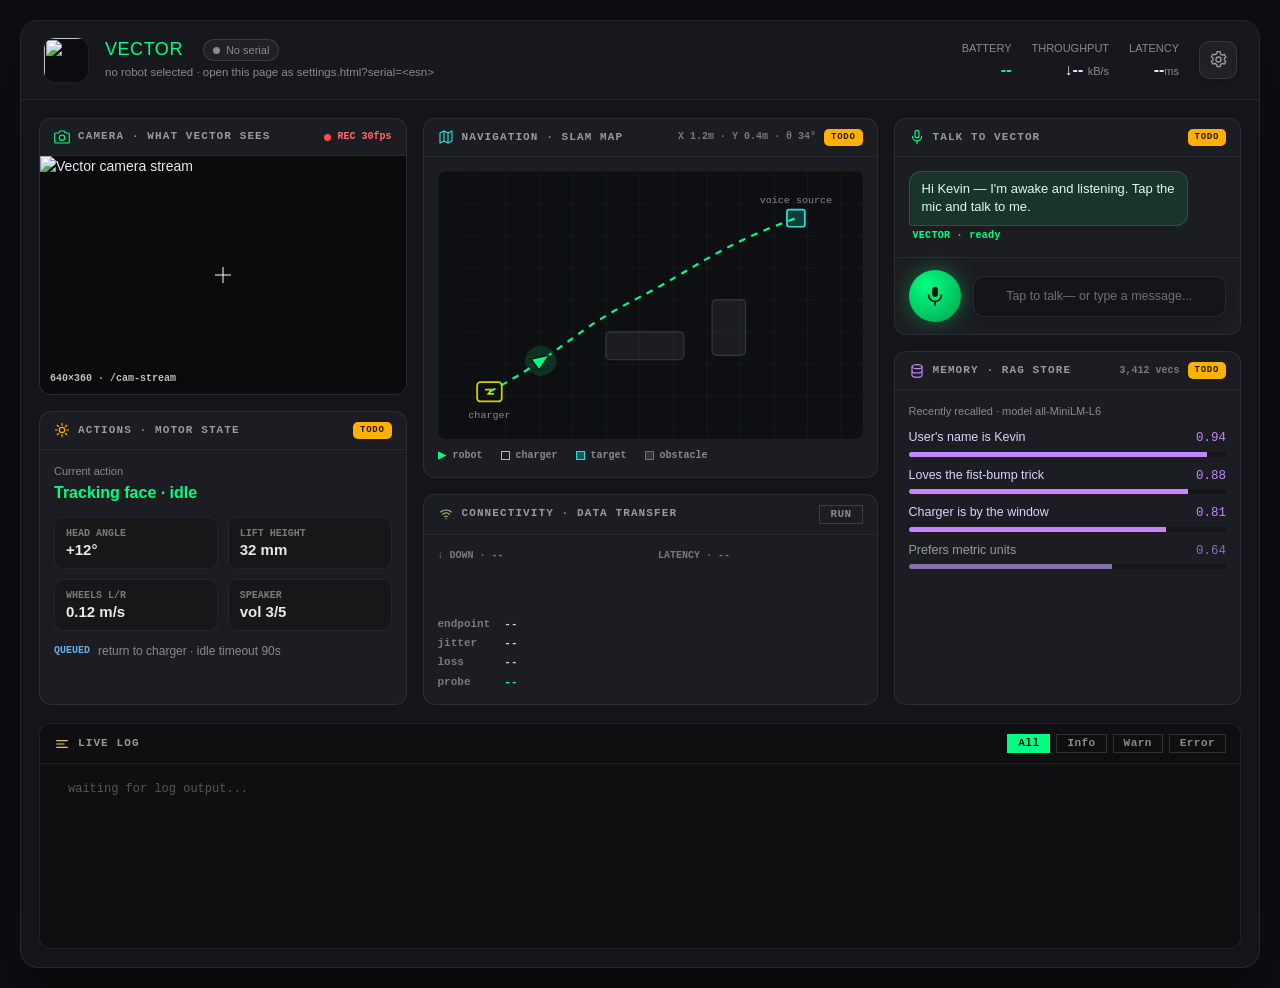
==== commit b94b4952: "Replace the dashboard's mocked network readouts with measured ones The header LATENCY and THROUGHPUT" ====
--- a/chipper/webroot/sdkapp/settings.html
+++ b/chipper/webroot/sdkapp/settings.html
@@ -41,12 +41,12 @@
                 <div class="vb-rv vb-rv-accent"><span id="vbBattPct">--</span> <span class="vb-ru" id="vbBattVolts"></span></div>
               </div>
               <div class="vb-readout">
-                <div class="vb-rl">THROUGHPUT <span class="vb-badge vb-badge-todo">TODO</span></div>
-                <div class="vb-rv">&#8595;128 <span class="vb-ru">&#8593;42 kb/s</span></div>
+                <div class="vb-rl">THROUGHPUT</div>
+                <div class="vb-rv">&#8595;<span id="vbThroughput">--</span> <span class="vb-ru">kB/s</span></div>
               </div>
               <div class="vb-readout">
-                <div class="vb-rl">LATENCY <span class="vb-badge vb-badge-todo">TODO</span></div>
-                <div class="vb-rv">22<span class="vb-ru">ms</span></div>
+                <div class="vb-rl">LATENCY</div>
+                <div class="vb-rv"><span id="vbLatency">--</span><span class="vb-ru">ms</span></div>
               </div>
               <button class="vb-gear" id="vbGear" type="button" title="Settings" aria-label="Open settings"><svg width="18" height="18" viewBox="0 0 24 24" fill="none" stroke="currentColor" stroke-width="1.7" stroke-linecap="round" stroke-linejoin="round"><circle cx="12" cy="12" r="3.2"></circle><path d="M19.4 13.5a7.6 7.6 0 0 0 0-3l2-1.5-2-3.4-2.3 1a7.7 7.7 0 0 0-2.6-1.5L14.2 2h-4l-.3 2.6a7.7 7.7 0 0 0-2.6 1.5l-2.3-1-2 3.4 2 1.5a7.6 7.6 0 0 0 0 3l-2 1.5 2 3.4 2.3-1a7.7 7.7 0 0 0 2.6 1.5l.3 2.6h4l.3-2.6a7.7 7.7 0 0 0 2.6-1.5l2.3 1 2-3.4z"></path></svg></button>
             </div>
@@ -127,23 +127,23 @@
               <section class="vb-panel">
                 <div class="vb-phead">
                   <span class="vb-ptitle"><svg class="vb-picon" width="16" height="16" viewBox="0 0 24 24" fill="none" stroke="#98c379" stroke-width="1.7" stroke-linecap="round" stroke-linejoin="round"><path d="M4 9a12 12 0 0 1 16 0"></path><path d="M7 12.5a7 7 0 0 1 10 0"></path><path d="M10 16a3 3 0 0 1 4 0"></path><circle cx="12" cy="19" r="1" fill="#98c379" stroke="none"></circle></svg>CONNECTIVITY &middot; DATA TRANSFER</span>
-                  <span class="vb-pacc"><span class="vb-badge vb-badge-todo">TODO</span></span>
+                  <span class="vb-pacc"><button class="vb-chip" id="vbNetRun" type="button" title="Measure throughput over a five second window">RUN</button></span>
                 </div>
                 <div class="vb-pbody">
                   <div class="vb-conn">
                     <div class="vb-spark">
-                      <div class="vb-spark-label">&#8595; DOWN &middot; 128 kb/s</div>
-                      <svg class="vb-spark-svg" viewBox="0 0 200 34" preserveAspectRatio="none" aria-hidden="true"><polyline fill="none" stroke="#00ff80" stroke-width="1.6" stroke-linejoin="round" stroke-linecap="round" points="0,26 20,22 40,24 60,14 80,18 100,8 120,16 140,10 160,20 180,12 200,6"></polyline></svg>
+                      <div class="vb-spark-label">&#8595; DOWN &middot; <span id="vbDownLabel">--</span></div>
+                      <svg class="vb-spark-svg" viewBox="0 0 200 34" preserveAspectRatio="none" aria-hidden="true"><polyline id="vbDownSpark" fill="none" stroke="#00ff80" stroke-width="1.6" stroke-linejoin="round" stroke-linecap="round" points=""></polyline></svg>
                     </div>
                     <div class="vb-spark">
-                      <div class="vb-spark-label">&#8593; UP &middot; 42 kb/s</div>
-                      <svg class="vb-spark-svg" viewBox="0 0 200 34" preserveAspectRatio="none" aria-hidden="true"><polyline fill="none" stroke="#29e0d6" stroke-width="1.6" stroke-linejoin="round" stroke-linecap="round" points="0,28 20,26 40,28 60,24 80,26 100,20 120,24 140,22 160,26 180,20 200,24"></polyline></svg>
+                      <div class="vb-spark-label">LATENCY &middot; <span id="vbLatLabel">--</span></div>
+                      <svg class="vb-spark-svg" viewBox="0 0 200 34" preserveAspectRatio="none" aria-hidden="true"><polyline id="vbLatSpark" fill="none" stroke="#29e0d6" stroke-width="1.6" stroke-linejoin="round" stroke-linecap="round" points=""></polyline></svg>
                     </div>
                     <div class="vb-conn-kv">
-                      <span class="vb-kvk">WiFi</span><span class="vb-kvv vb-kvv-ok">-48 dBm</span>
-                      <span class="vb-kvk">BLE</span><span class="vb-kvv vb-kvv-ok">paired</span>
-                      <span class="vb-kvk">gRPC</span><span class="vb-kvv vb-kvv-accent">:443 OK</span>
-                      <span class="vb-kvk">packets</span><span class="vb-kvv">12,840 &middot; 3 drop</span>
+                      <span class="vb-kvk">endpoint</span><span class="vb-kvv" id="vbNetTarget">--</span>
+                      <span class="vb-kvk">jitter</span><span class="vb-kvv" id="vbNetJitter">--</span>
+                      <span class="vb-kvk">loss</span><span class="vb-kvv" id="vbNetLoss">--</span>
+                      <span class="vb-kvk">probe</span><span class="vb-kvv vb-kvv-accent" id="vbNetProbe">--</span>
                     </div>
                   </div>
                 </div>
--- a/chipper/webroot/css/style.css
+++ b/chipper/webroot/css/style.css
@@ -1225,7 +1225,7 @@
 }
 
 #vbCamFrame.vb-cam-off::after {
-  content: "CAMERA OFFLINE";
+  content: "CAMERA OFFLINE - CLICK TO RETRY";
   position: absolute;
   left: 50%;
   top: 50%;
@@ -1235,6 +1235,10 @@
   letter-spacing: 0.12em;
   color: var(--vb-muted);
   pointer-events: none;
+}
+
+#vbCamFrame.vb-cam-off {
+  cursor: pointer;
 }
 
 /* The crosshair and the resolution caption belong to a live frame; over an
@@ -1654,6 +1658,10 @@
   display: inline-flex;
   align-items: center;
   margin: 0;
+  /* the global button rule (top of this file) hands every <button> a fixed 170px
+     and a drop shadow; the RUN chip in the connectivity panel is a real button */
+  width: auto;
+  box-shadow: none;
   padding: 3px 10px;
   border: 1px solid rgba(255, 255, 255, 0.14);
   background: transparent;
@@ -1683,6 +1691,17 @@
   background: var(--vb-accent);
   border-color: var(--vb-accent);
   color: #0b0b0b;
+}
+
+/* the RUN chip in the connectivity panel is the one chip that is a real button,
+   and it spends its measurement window disabled; without this it looks idle */
+.vb-chip:disabled,
+.vb-chip:disabled:hover {
+  cursor: default;
+  opacity: 0.55;
+  color: var(--vb-muted);
+  border-color: rgba(255, 255, 255, 0.14);
+  background: transparent;
 }
 
 /* the log block is its own darker well in the mockup, not a panel surface */
